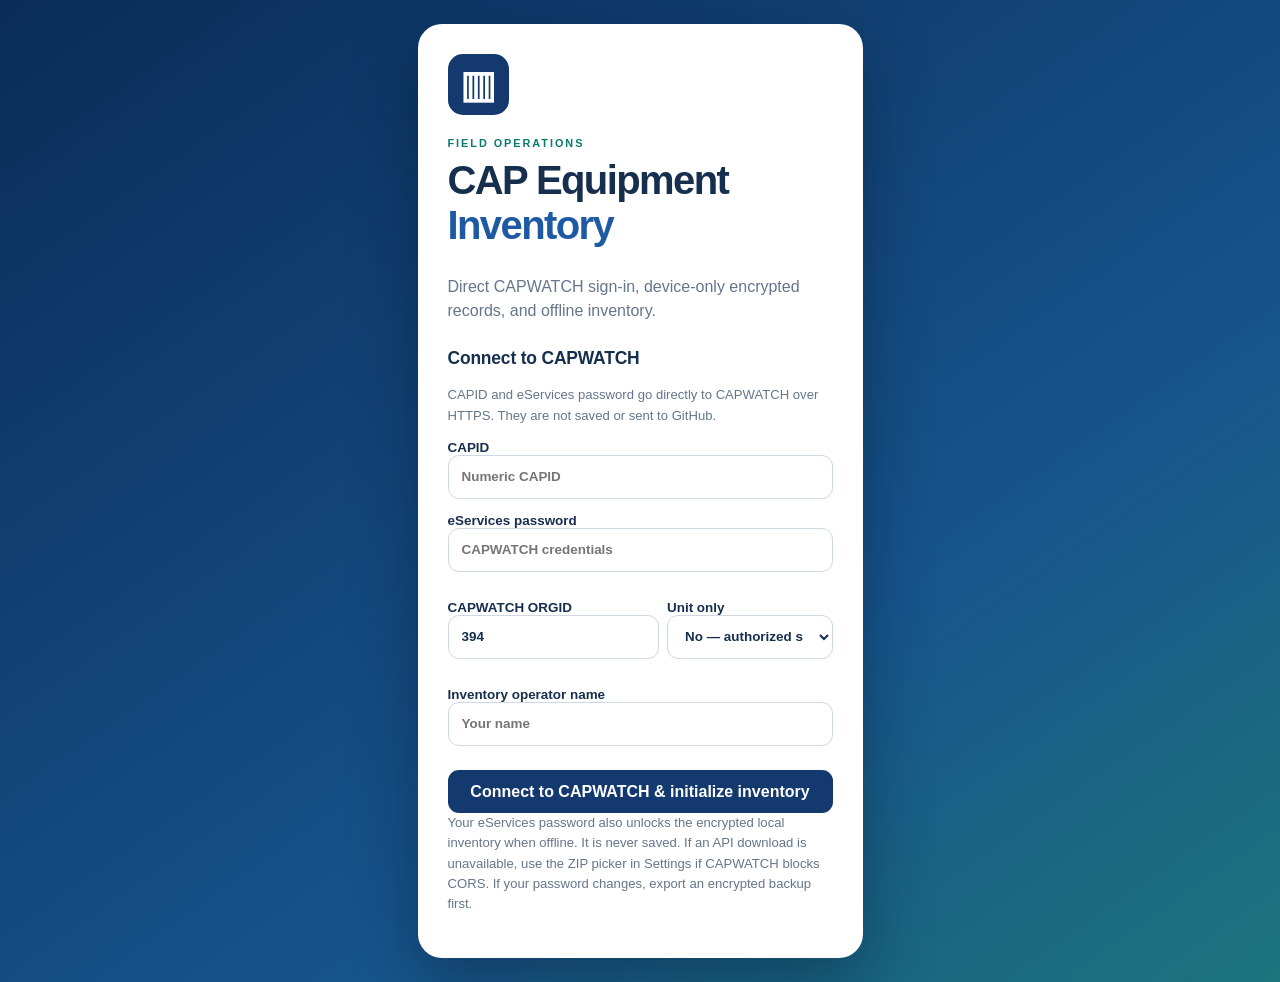
==== android/app/src/main/assets/index.html @ b8c3257b "Add offline Android inventory app with native CAPWATCH download" ====
<!doctype html>
<html lang="en"><head>
  <meta charset="utf-8"><meta name="viewport" content="width=device-width,initial-scale=1,viewport-fit=cover">
  <meta name="theme-color" content="#13396e"><meta name="apple-mobile-web-app-capable" content="yes"><meta name="apple-mobile-web-app-status-bar-style" content="default"><meta name="apple-mobile-web-app-title" content="CAP Inventory">
  <meta name="description" content="Private, offline Civil Air Patrol equipment inventory and barcode scanning.">
  <meta http-equiv="Content-Security-Policy" content="default-src 'self'; script-src 'self'; style-src 'self'; img-src 'self' blob: data:; connect-src 'self' https://www.capnhq.gov; worker-src 'self'; object-src 'none'; base-uri 'self'; form-action 'self'">
  <link rel="manifest" href="manifest.webmanifest"><link rel="icon" type="image/png" sizes="192x192" href="icons/icon192.png"><link rel="apple-touch-icon" href="icons/icon192.png">
  <link rel="stylesheet" href="styles.css"><title>CAP Inventory</title>
</head><body>
  <div id="authScreen" class="auth-screen"><div class="auth-card">
    <div class="brand-symbol">▥</div><p class="eyebrow">FIELD OPERATIONS</p><h1>CAP Equipment<br><span>Inventory</span></h1><p class="muted">Direct CAPWATCH sign-in, device-only encrypted records, and offline inventory.</p>
    <form id="setupForm" hidden>
      <h2>Connect to CAPWATCH</h2>
      <p class="hint">CAPID and eServices password go directly to CAPWATCH over HTTPS. They are not saved or sent to GitHub.</p>
      <label>CAPID<input name="capid" inputmode="numeric" autocomplete="username" required placeholder="Numeric CAPID"></label>
      <label>eServices password<input name="cwpassword" type="password" autocomplete="current-password" required placeholder="CAPWATCH credentials"></label>
      <div class="input-row"><label>CAPWATCH ORGID<input name="orgid" value="394" required inputmode="numeric"></label><label>Unit only<select name="unitOnly"><option value="0">No — authorized scope</option><option value="1">Yes — one unit</option></select></label></div>
      <label>Inventory operator name<input name="name" required autocomplete="name" placeholder="Your name"></label>
      <button class="btn primary wide" type="submit">Connect to CAPWATCH &amp; initialize inventory</button>
      <p class="hint">Your eServices password also unlocks the encrypted local inventory when offline. It is never saved. If an API download is unavailable, use the ZIP picker in Settings if CAPWATCH blocks CORS. If your password changes, export an encrypted backup first.</p>
    </form>
    <form id="loginForm" hidden>
      <h2>CAPWATCH sign in</h2>
      <label>CAPID<input name="capid" inputmode="numeric" autocomplete="username" required placeholder="Numeric CAPID"></label>
      <label>eServices password<input name="cwpassword" type="password" autocomplete="current-password" required placeholder="eServices password"></label>
      <div class="input-row"><label>CAPWATCH ORGID<input name="orgid" value="394" inputmode="numeric"></label><label>Unit only<select name="unitOnly"><option value="0">No — authorized scope</option><option value="1">Yes — one unit</option></select></label></div>
      <button class="btn primary wide" type="submit">Sign in &amp; refresh equipment</button>
      <p class="hint">Online: authenticates and refreshes CAPWATCH on this device. Offline: the same password unlocks your existing encrypted records, without contacting CAPWATCH. Passwords are never stored.</p>
    </form>
    <div id="authStatus" class="alert" hidden></div>
  </div></div>
  <div id="app" hidden>
    <header class="topbar"><div class="app-brand"><span class="brand-mark">▥</span><div><b>CAP INVENTORY</b><small id="profileText">Local &amp; encrypted</small></div></div><div class="top-actions"><span class="offline-indicator" id="networkText">OFFLINE READY</span><button id="lockBtn" class="icon-btn" title="Lock">🔒</button></div></header>
    <div class="context-row"><label class="compact-label">UNIT<select id="unitSelect"></select></label><label class="compact-label">INVENTORY<select id="sessionSelect"></select></label><button id="newSessionTop" class="btn subtle mini" title="New inventory session">＋ New</button></div>
    <main>
      <section id="page-dashboard" class="page active"><div class="page-heading"><p class="eyebrow">CURRENT INVENTORY</p><h1>Field overview</h1><p id="dashboardSubtitle" class="muted"></p></div>
        <div id="emptyNotice" class="callout" hidden><h3>Start with CAPWATCH data</h3><p>Sign in to CAPWATCH to download equipment directly to this device.</p><button class="btn primary" data-go="settings">CAPWATCH sign in →</button></div>
        <div class="stat-grid"><div class="stat"><span>Assigned</span><strong id="statTotal">0</strong></div><div class="stat good"><span>Verified</span><strong id="statFound">0</strong></div><div class="stat warn"><span>Not scanned</span><strong id="statRemaining">0</strong></div><div class="stat"><span>Unexpected</span><strong id="statUnexpected">0</strong></div></div>
        <div class="panel"><div class="panel-title"><h2>Inventory completion</h2><strong id="progressPct">0%</strong></div><div class="progress-track"><div id="progressBar" class="progress-fill"></div></div><p id="progressLabel" class="hint">Start scanning to track your progress.</p></div>
        <div class="action-grid"><button class="action-button" data-go="scan"><span>▣</span><b>Scan equipment</b><small>Barcode + automatic photo</small></button><button class="action-button" id="outstandingButton"><span>⌕</span><b>Find outstanding</b><small>Equipment not yet scanned</small></button></div>
        <div class="panel"><div class="panel-title"><h2>Recent scans</h2><button class="link-btn" data-go="equipment">View all →</button></div><div id="recentScans" class="records"></div></div>
      </section>
      <section id="page-scan" class="page"><div class="page-heading"><p class="eyebrow">BARCODE VERIFICATION</p><h1>Scan equipment</h1><p class="muted">Code 39 • Automatically save a photo of the tag with each successful scan.</p></div>
        <div class="camera-panel"><div class="camera-stage"><video id="cameraVideo" autoplay muted playsinline></video><div class="camera-placeholder" id="cameraPlaceholder"><div class="barcode-art">▥</div><p>Camera is off</p><small>Point at the barcode label and hold steady</small></div><div class="scan-guide" id="scanGuide" hidden><span></span><span></span><span></span><span></span></div></div><div class="camera-controls"><button class="btn primary" id="startCamera">Start camera</button><button class="btn subtle" id="stopCamera" disabled>Stop camera</button><label class="inline-check"><input id="autoPhoto" type="checkbox" checked disabled> Save tag photo automatically</label></div><p class="hint" id="scannerStatus">Camera-based Code 39 scanning; tag photos save automatically.</p></div>
        <form id="manualScanForm" class="panel"><label>Manual barcode entry (backup method)<div class="input-row"><input id="manualBarcode" type="text" placeholder="CAP2050354" autocapitalize="characters" spellcheck="false" required><button class="btn primary" type="submit">Record</button></div></label><p class="hint">Manual scans are marked as manual and will not have an automatically captured photo.</p></form>
        <div id="lastScanBox" class="result-box" hidden></div>
      </section>
      <section id="page-equipment" class="page"><div class="page-heading"><p class="eyebrow">EQUIPMENT REGISTER</p><h1>Equipment</h1><p class="muted">Tap any item to view CAPWATCH history, scans, and tag photos.</p></div><div class="panel"><input id="equipmentSearch" type="search" placeholder="Search barcode, serial, description, location…"><div class="segmented" id="equipmentFilters"><button class="selected" data-filter="outstanding">Not scanned</button><button data-filter="found">Verified</button><button data-filter="all">All</button><button data-filter="unexpected">Unexpected</button></div><p class="hint" id="equipmentCount"></p><div id="equipmentList" class="records"></div></div></section>
      <section id="page-sessions" class="page"><div class="page-heading"><p class="eyebrow">INVENTORY CYCLES</p><h1>Inventory sessions</h1><p class="muted">Each inventory is independent; previous verification history is preserved.</p></div><div class="panel"><h2>Start a new inventory</h2><form id="newSessionForm" class="input-row"><input name="name" required placeholder="e.g. Fall 2026 Annual Inventory"><button class="btn primary" type="submit">Create</button></form></div><div class="panel"><h2>Sessions for this unit</h2><div id="sessionsList" class="records"></div></div></section>
      <section id="page-settings" class="page"><div class="page-heading"><p class="eyebrow">DATA &amp; SECURITY</p><h1>Settings</h1><p class="muted">The website hosts application code only. Your equipment records and tag photos are encrypted and stored only in this app on this device.</p></div>
        <div class="panel"><h2>1. Download from CAPWATCH</h2><p>Enter your CAPID and eServices password. The app requests the authorized CAPWATCH ZIP <b>directly from CAPWATCH to this device</b> and extracts equipment records locally. No data is sent to GitHub or another server.</p>
          <form id="capwatchRefreshForm"><label>CAPID<input name="capid" inputmode="numeric" autocomplete="username" required placeholder="Numeric CAPID"></label><label>eServices password<input name="cwpassword" type="password" autocomplete="current-password" required placeholder="eServices password"></label><div class="input-row"><label>ORGID<input name="orgid" value="394" inputmode="numeric" required></label><label>Unit only<select name="unitOnly"><option value="0">No</option><option value="1">Yes</option></select></label></div><button class="btn primary" type="submit">Sign in &amp; download CAPWATCH</button></form>
          <p class="hint" id="capwatchDownloadStatus" role="status">Android APK connects natively and directly to CAPWATCH. Android handles the CAPWATCH request without browser CORS restrictions.</p>
          <details><summary>Fallback: import a CAPWATCH ZIP already on this device</summary><p class="hint">Use this if a direct CAPWATCH download fails or you have a ZIP already. Select the ZIP or equipment TXT files. No uploads occur.</p><input id="capwatchFile" type="file" accept=".zip,.txt,.csv,application/zip" multiple><button class="btn secondary" id="importCapwatch" type="button">Import selected files</button></details>
          <p class="hint" id="importStatus">No equipment imported yet.</p></div>
        <div class="panel"><h2>2. Match ORGID to charter number</h2><p class="hint">Manual mapping. Enter the readable charter number for each CAPWATCH ORGID; for example <b>RMR-MT-001</b>.</p><div id="mappingList" class="records"></div><button id="saveMapping" class="btn primary">Save unit names</button></div>

        <div class="panel"><h2>3. Backups and CSV</h2><p>Save encrypted backups regularly. Uninstalling the app or clearing app data deletes the local inventory.</p><div class="button-row"><button class="btn secondary" id="exportBackup">Encrypted full backup</button><button class="btn subtle" id="restoreBackup">Restore backup</button><input type="file" id="backupFile" accept=".capbackup,.json" hidden><button class="btn subtle" id="exportCsv">Export inventory CSV</button></div></div>
        <div class="panel"><h2>Storage &amp; app</h2><p id="storageStatus" class="hint"></p><div class="button-row"><button class="btn subtle" id="persistStorage">Request persistent storage</button><button class="btn subtle" id="installButton">Install on phone</button></div><p class="hint">If Install isn't offered: Android Chrome → ⋮ → Add to Home screen / Install app; iPhone Safari → Share → Add to Home Screen.</p></div>
        <div class="panel"><h2>Account</h2><p id="accountSummary"></p><button id="signOutButton" class="btn subtle">Lock app</button></div>
      </section>
    </main>
    <nav class="bottomnav" aria-label="Pages"><button class="selected" data-go="dashboard"><span>▦</span><small>Home</small></button><button data-go="scan"><span>▣</span><small>Scan</small></button><button data-go="equipment"><span>⌕</span><small>Equipment</small></button><button data-go="sessions"><span>▤</span><small>Sessions</small></button><button data-go="settings"><span>⚙</span><small>Settings</small></button></nav>
  </div>
  <div class="overlay" id="detailOverlay" hidden><div class="detail-sheet"><div class="sheet-top"><strong>Equipment details</strong><button class="icon-btn" id="closeDetail" aria-label="Close">✕</button></div><div id="detailContent"></div></div></div>
  <div id="toast" class="toast" role="status" aria-live="polite" hidden></div>
  <script src="vendor/jszip.min.js"></script><script src="scanner.js"></script><script src="app.js"></script>
</body></html>
---- android/app/src/main/assets/styles.css ----
:root{--navy:#13396e;--navy2:#0b2850;--blue:#1e5aa3;--ink:#172f4e;--muted:#65758a;--bg:#f3f6fa;--border:#dfe7f0;--white:#fff;--teal:#087b71;--green:#13775d;--yellow:#a15d02;--red:#b53734;--shadow:0 7px 28px #183b6610;font-family:Inter,ui-sans-serif,-apple-system,BlinkMacSystemFont,'Segoe UI',Arial,sans-serif;color:var(--ink)}*{box-sizing:border-box}html{height:100%;scroll-behavior:smooth}body{margin:0;min-height:100%;background:var(--bg)}button,input,select{font:inherit}button{cursor:pointer}button:disabled{cursor:not-allowed;opacity:.56}[hidden]{display:none!important}.muted{color:var(--muted);line-height:1.5}.hint{font-size:.82rem;color:var(--muted);line-height:1.55}h1,h2,h3,p{margin-top:0}h1{font-size:clamp(1.7rem,5vw,2.5rem);letter-spacing:-.04em;line-height:1.13}h2{font-size:1.09rem;letter-spacing:-.01em}h3{font-size:1rem}.eyebrow{letter-spacing:.18em;font-size:.68rem;font-weight:800;color:var(--teal);margin-bottom:9px}.auth-screen{min-height:100dvh;background:linear-gradient(145deg,#092c58,#17548b 65%,#1b757c);display:flex;align-items:center;justify-content:center;padding:24px}.auth-card{width:min(100%,445px);padding:30px;background:#fff;border-radius:24px;box-shadow:0 25px 65px #05132b61}.brand-symbol,.brand-mark{display:inline-flex;align-items:center;justify-content:center;background:var(--navy);color:white;font-weight:900}.brand-symbol{height:61px;width:61px;font-size:38px;border-radius:15px;margin-bottom:22px}.auth-card h1 span{color:var(--blue)}.auth-card h2{margin:25px 0 16px}.auth-card label,.panel label{display:block;font-size:.84rem;font-weight:750;margin:14px 0;color:var(--ink)}input,select{width:100%;background:#fff;color:var(--ink);border:1px solid #cfd9e4;border-radius:11px;padding:12px 13px;min-height:44px;outline:0}input:focus,select:focus{border-color:var(--blue);box-shadow:0 0 0 3px #346db728}input[type=file]{min-height:auto;font-size:.8rem}.btn{border:1px solid transparent;border-radius:11px;min-height:43px;padding:11px 16px;font-weight:750;text-align:center;line-height:1.2}.btn.primary{background:var(--navy);color:#fff}.btn.primary:hover{background:#23548b}.btn.secondary{background:#e3eef8;color:#143e71}.btn.subtle{background:white;border-color:var(--border);color:#244665}.btn.mini{padding:9px 12px;min-height:38px;white-space:nowrap}.btn.wide{width:100%;margin-top:10px}.alert{margin-top:16px;padding:13px;background:#fff1e6;color:#8f3c10;border:1px solid #f0d3bb;border-radius:10px}.topbar{position:sticky;top:0;z-index:10;background:var(--navy);color:#fff;padding:11px max(16px,calc((100vw - 1060px)/2));display:flex;align-items:center;justify-content:space-between;box-shadow:0 3px 15px #1c3b5f21}.app-brand{display:flex;gap:10px;align-items:center}.app-brand b{font-size:.93rem;letter-spacing:.08em}.app-brand small{display:block;color:#b9cde4;font-size:.72rem;margin-top:3px}.brand-mark{border-radius:8px;background:#ffffff24;width:40px;height:40px;font-size:26px}.top-actions{display:flex;align-items:center;gap:11px}.offline-indicator{font-size:.63rem;border:1px solid #ffffff55;border-radius:999px;padding:6px 8px;letter-spacing:.09em;font-weight:800;white-space:nowrap}.icon-btn{background:transparent;border:0;color:inherit;padding:7px;font-size:1rem}.context-row{max-width:1080px;margin:auto;display:flex;gap:11px;align-items:end;padding:14px 16px 2px}.compact-label{display:block;flex:1;min-width:0;font-size:.66rem;font-weight:900;letter-spacing:.10em;color:#576c82}.compact-label select{margin-top:6px;font-size:.83rem;font-weight:700;text-overflow:ellipsis;max-width:100%}main{max-width:1080px;margin:0 auto;padding:22px 16px 120px}.page{display:none}.page.active{display:block}.page-heading{margin-bottom:23px}.page-heading h1{margin-bottom:8px}.page-heading .muted{font-size:.93rem}.panel{border:1px solid var(--border);background:var(--white);border-radius:17px;padding:20px;margin:0 0 17px;box-shadow:var(--shadow)}.panel>h2{margin-bottom:14px}.panel>p:not(.hint){color:#526780;line-height:1.5}.panel-title{display:flex;align-items:center;justify-content:space-between;gap:12px;margin-bottom:14px}.panel-title h2{margin:0}.stat-grid{display:grid;grid-template-columns:repeat(4,minmax(0,1fr));gap:12px;margin-bottom:17px}.stat{border:1px solid var(--border);background:#fff;border-radius:15px;padding:16px;min-height:116px;box-shadow:var(--shadow)}.stat span{display:block;font-size:.78rem;color:var(--muted);font-weight:750;margin-bottom:12px}.stat strong{font-size:2rem;color:var(--navy);letter-spacing:-.06em}.stat.good strong{color:var(--green)}.stat.warn strong{color:#ac6811}.progress-track{height:12px;background:#e8edf3;border-radius:999px;overflow:hidden}.progress-fill{height:100%;width:0;background:linear-gradient(90deg,#0e8d8b,#29ad8a);border-radius:999px;transition:width .2s}.panel .hint:last-child{margin-bottom:0}.action-grid{display:grid;grid-template-columns:1fr 1fr;gap:12px;margin-bottom:17px}.action-button{text-align:left;background:#eaf0f9;border:1px solid #dce6f4;border-radius:15px;padding:18px;color:var(--navy);display:grid;gap:7px}.action-button>span{font-size:2rem}.action-button b{font-size:1.03rem}.action-button small{color:#627a93}.link-btn{border:0;background:none;color:var(--blue);font-weight:750}.callout{background:#e9f1fb;border:1px solid #b9d2ec;padding:20px;border-radius:16px;margin-bottom:18px}.callout p{color:#506887}.callout h3{margin-bottom:7px}.record{padding:13px 2px;border-bottom:1px solid var(--border);display:flex;align-items:center;gap:12px;text-align:left;width:100%;background:transparent;border-left:0;border-right:0;border-top:0;color:var(--ink)}.record:last-child{border-bottom:0}.record button{cursor:pointer}.record .record-body{flex:1;min-width:0}.record strong{display:block;font-size:.94rem;margin-bottom:4px}.record small{color:var(--muted);font-size:.78rem;line-height:1.5;display:block}.record .right{font-size:.83rem;color:var(--muted);white-space:nowrap}.badge{display:inline-block;align-self:center;padding:5px 8px;border-radius:999px;font-size:.69rem;font-weight:800;white-space:nowrap;background:#e8eef5;color:#4a6380}.badge.found{background:#def4e9;color:#117251}.badge.missing{background:#fff0d5;color:#9b5b04}.badge.unexpected{background:#fce7e5;color:#a73130}.empty-record{color:var(--muted);font-size:.91rem;line-height:1.6;padding:20px 3px}.camera-panel{background:#fff;border:1px solid var(--border);border-radius:17px;overflow:hidden;margin-bottom:17px}.camera-stage{position:relative;background:#101b2b;aspect-ratio:4/3;max-height:490px;min-height:220px}.camera-stage video{width:100%;height:100%;object-fit:cover;display:block}.camera-placeholder{position:absolute;inset:0;display:flex;flex-direction:column;justify-content:center;align-items:center;color:#e0eaf6;text-align:center;pointer-events:none}.camera-placeholder .barcode-art{font-size:5rem;line-height:1}.camera-placeholder p{font-weight:800;margin:10px 0 0}.camera-placeholder small{color:#9bb5d1;margin-top:10px}.camera-controls{display:flex;align-items:center;gap:10px;flex-wrap:wrap;padding:15px}.camera-panel>p{padding:0 16px 12px}.scan-guide{position:absolute;inset:19% 10%;pointer-events:none}.scan-guide span{position:absolute;width:33px;height:33px;border:3px solid #55f2c6}.scan-guide span:nth-child(1){top:0;left:0;border-right:0;border-bottom:0}.scan-guide span:nth-child(2){top:0;right:0;border-left:0;border-bottom:0}.scan-guide span:nth-child(3){bottom:0;left:0;border-right:0;border-top:0}.scan-guide span:nth-child(4){bottom:0;right:0;border-left:0;border-top:0}.inline-check{font-size:.8rem;color:var(--muted);display:flex;align-items:center;gap:7px}.inline-check input{width:15px;min-height:0}.input-row{display:flex;align-items:stretch;gap:8px}.input-row input{flex:1;min-width:0}.result-box{border-radius:14px;padding:16px;border:1px solid #a8d6c1;background:#e9f7ef;margin-bottom:17px}.result-box.error{border-color:#eac7c2;background:#fff0ed}.result-box h2{margin-bottom:5px}.result-box p{margin-bottom:8px}.segmented{display:flex;gap:6px;overflow:auto;padding:14px 0 5px}.segmented button{border:1px solid var(--border);background:#f3f6fa;border-radius:10px;white-space:nowrap;padding:9px 12px;font-weight:750;font-size:.76rem;color:#425a74}.segmented button.selected{background:var(--navy);border-color:var(--navy);color:white}.button-row{display:flex;gap:9px;flex-wrap:wrap}.mapping-row{display:grid;grid-template-columns:minmax(72px,.3fr) minmax(0,1fr) minmax(0,2fr);gap:8px;align-items:center;padding:8px 0;border-bottom:1px solid var(--border)}.mapping-row input{min-width:0;font-size:.85rem}.mapping-row small{color:var(--muted);font-size:.72rem}.bottomnav{position:fixed;bottom:0;z-index:10;left:0;right:0;display:flex;justify-content:space-around;background:#fff;box-shadow:0 -2px 18px #12325121;padding:7px 4px calc(7px + env(safe-area-inset-bottom));border-top:1px solid var(--border)}.bottomnav button{background:none;border:0;padding:5px 8px;display:flex;flex-direction:column;align-items:center;gap:4px;color:#708296;min-width:60px;border-radius:11px}.bottomnav button span{font-size:1.4rem;line-height:1}.bottomnav button small{font-size:.67rem;font-weight:750}.bottomnav button.selected{color:var(--navy);background:#edf3fa}.overlay{position:fixed;inset:0;background:#06182c96;z-index:20;display:flex;justify-content:flex-end}.detail-sheet{background:white;overflow-y:auto;width:min(100%,680px);height:100%;padding:20px max(20px,env(safe-area-inset-right));box-shadow:-10px 0 30px #0002}.sheet-top{display:flex;justify-content:space-between;align-items:center;border-bottom:1px solid var(--border);padding-bottom:15px}.detail-section{padding:17px 0;border-bottom:1px solid var(--border)}.detail-section h2{margin-bottom:13px}.detail-grid{display:grid;grid-template-columns:minmax(0,1fr) minmax(0,1fr);gap:8px 15px}.field{font-size:.85rem;min-width:0;overflow-wrap:anywhere}.field small{display:block;color:var(--muted);margin-bottom:4px}.field strong{font-weight:650}.history-entry{border-left:3px solid #aec6db;padding:8px 12px;margin-bottom:10px;background:#f6f9fc;border-radius:0 7px 7px 0;font-size:.86rem}.photo{width:min(100%,480px);border-radius:10px;display:block;margin:8px 0}.toast{position:fixed;z-index:40;left:50%;transform:translateX(-50%);bottom:94px;padding:12px 17px;background:#132f51;color:white;box-shadow:0 6px 20px #091a3f50;border-radius:12px;max-width:92vw;text-align:center;font-size:.9rem}@media(max-width:690px){.stat-grid{grid-template-columns:repeat(2,minmax(0,1fr))}.context-row{gap:6px}.compact-label select{font-size:.76rem;padding:10px 6px}.topbar{padding:9px 12px}.app-brand b{font-size:.83rem}.offline-indicator{font-size:.52rem}.panel{padding:16px}.page-heading{margin-bottom:17px}.page-heading h1{font-size:1.85rem}.action-grid{gap:9px}.action-button{padding:14px}.input-row .btn{padding:10px 12px}.mapping-row{grid-template-columns:54px 1fr;gap:7px}.mapping-row small{grid-column:1 / -1}.detail-grid{grid-template-columns:1fr 1fr}.camera-stage{min-height:260px}}@media(min-width:900px){.bottomnav{position:sticky;bottom:0;max-width:1080px;margin:auto;border-radius:16px 16px 0 0}.bottomnav button{min-width:120px}main{padding-bottom:30px}}
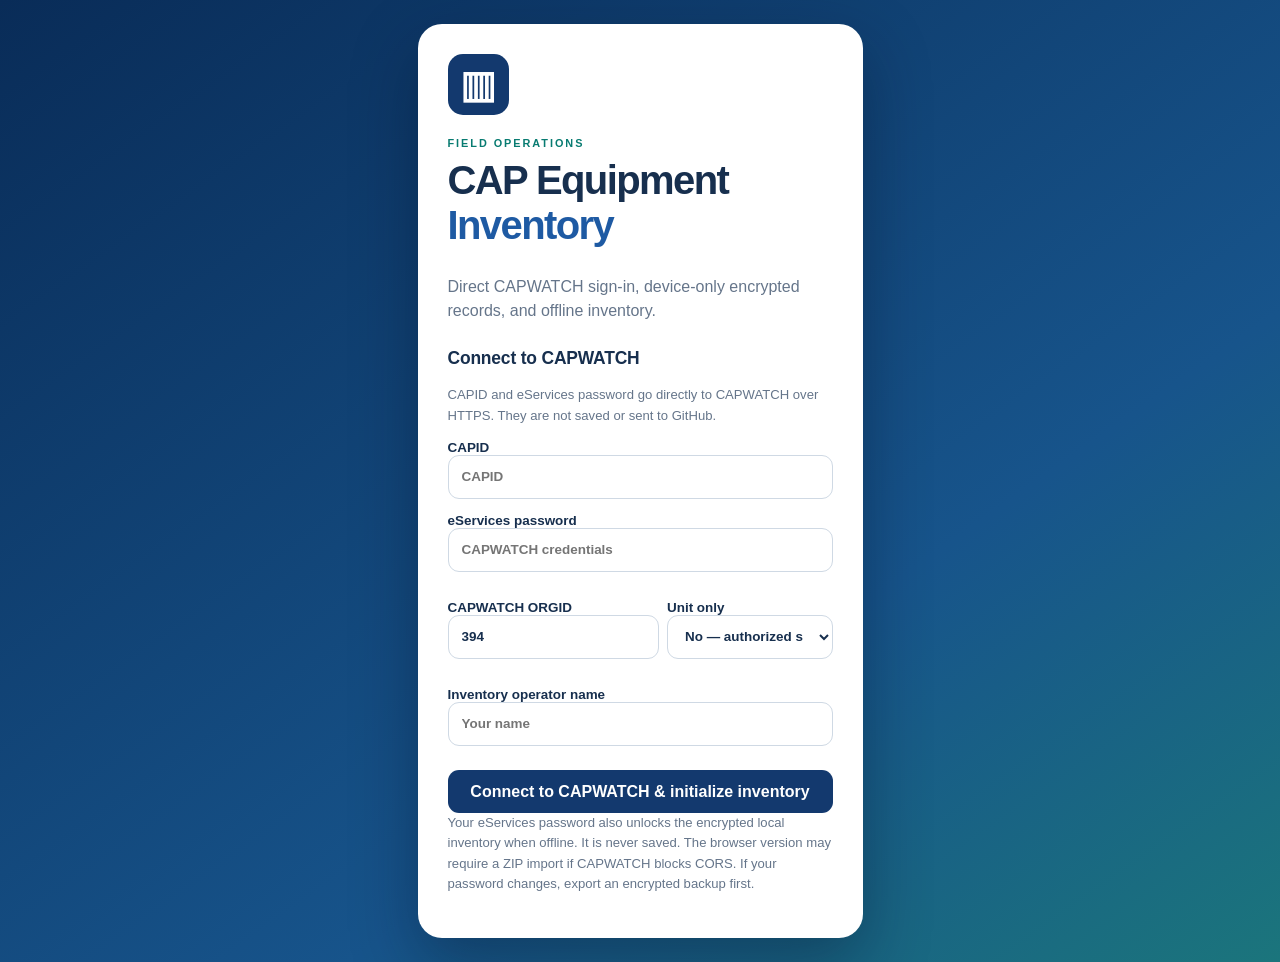
==== commit c275c7cc: "Improve Android Code 39 scanning and exact equipment reconciliation" ====
--- a/android/app/src/main/assets/index.html
+++ b/android/app/src/main/assets/index.html
@@ -2,7 +2,7 @@
 <html lang="en"><head>
   <meta charset="utf-8"><meta name="viewport" content="width=device-width,initial-scale=1,viewport-fit=cover">
   <meta name="theme-color" content="#13396e"><meta name="apple-mobile-web-app-capable" content="yes"><meta name="apple-mobile-web-app-status-bar-style" content="default"><meta name="apple-mobile-web-app-title" content="CAP Inventory">
-  <meta name="description" content="Private, offline Civil Air Patrol equipment inventory and barcode scanning.">
+  <meta name="description" content="Offline, encrypted Civil Air Patrol equipment inventory and barcode scanning.">
   <meta http-equiv="Content-Security-Policy" content="default-src 'self'; script-src 'self'; style-src 'self'; img-src 'self' blob: data:; connect-src 'self' https://www.capnhq.gov; worker-src 'self'; object-src 'none'; base-uri 'self'; form-action 'self'">
   <link rel="manifest" href="manifest.webmanifest"><link rel="icon" type="image/png" sizes="192x192" href="icons/icon192.png"><link rel="apple-touch-icon" href="icons/icon192.png">
   <link rel="stylesheet" href="styles.css"><title>CAP Inventory</title>
@@ -12,16 +12,16 @@
     <form id="setupForm" hidden>
       <h2>Connect to CAPWATCH</h2>
       <p class="hint">CAPID and eServices password go directly to CAPWATCH over HTTPS. They are not saved or sent to GitHub.</p>
-      <label>CAPID<input name="capid" inputmode="numeric" autocomplete="username" required placeholder="Numeric CAPID"></label>
+      <label>CAPID<input name="capid" inputmode="numeric" autocomplete="username" required placeholder="CAPID"></label>
       <label>eServices password<input name="cwpassword" type="password" autocomplete="current-password" required placeholder="CAPWATCH credentials"></label>
       <div class="input-row"><label>CAPWATCH ORGID<input name="orgid" value="394" required inputmode="numeric"></label><label>Unit only<select name="unitOnly"><option value="0">No — authorized scope</option><option value="1">Yes — one unit</option></select></label></div>
       <label>Inventory operator name<input name="name" required autocomplete="name" placeholder="Your name"></label>
       <button class="btn primary wide" type="submit">Connect to CAPWATCH &amp; initialize inventory</button>
-      <p class="hint">Your eServices password also unlocks the encrypted local inventory when offline. It is never saved. If an API download is unavailable, use the ZIP picker in Settings if CAPWATCH blocks CORS. If your password changes, export an encrypted backup first.</p>
+      <p class="hint">Your eServices password also unlocks the encrypted local inventory when offline. It is never saved. The browser version may require a ZIP import if CAPWATCH blocks CORS. If your password changes, export an encrypted backup first.</p>
     </form>
     <form id="loginForm" hidden>
       <h2>CAPWATCH sign in</h2>
-      <label>CAPID<input name="capid" inputmode="numeric" autocomplete="username" required placeholder="Numeric CAPID"></label>
+      <label>CAPID<input name="capid" inputmode="numeric" autocomplete="username" required placeholder="CAPID"></label>
       <label>eServices password<input name="cwpassword" type="password" autocomplete="current-password" required placeholder="eServices password"></label>
       <div class="input-row"><label>CAPWATCH ORGID<input name="orgid" value="394" inputmode="numeric"></label><label>Unit only<select name="unitOnly"><option value="0">No — authorized scope</option><option value="1">Yes — one unit</option></select></label></div>
       <button class="btn primary wide" type="submit">Sign in &amp; refresh equipment</button>
@@ -41,21 +41,22 @@
         <div class="panel"><div class="panel-title"><h2>Recent scans</h2><button class="link-btn" data-go="equipment">View all →</button></div><div id="recentScans" class="records"></div></div>
       </section>
       <section id="page-scan" class="page"><div class="page-heading"><p class="eyebrow">BARCODE VERIFICATION</p><h1>Scan equipment</h1><p class="muted">Code 39 • Automatically save a photo of the tag with each successful scan.</p></div>
-        <div class="camera-panel"><div class="camera-stage"><video id="cameraVideo" autoplay muted playsinline></video><div class="camera-placeholder" id="cameraPlaceholder"><div class="barcode-art">▥</div><p>Camera is off</p><small>Point at the barcode label and hold steady</small></div><div class="scan-guide" id="scanGuide" hidden><span></span><span></span><span></span><span></span></div></div><div class="camera-controls"><button class="btn primary" id="startCamera">Start camera</button><button class="btn subtle" id="stopCamera" disabled>Stop camera</button><label class="inline-check"><input id="autoPhoto" type="checkbox" checked disabled> Save tag photo automatically</label></div><p class="hint" id="scannerStatus">Camera-based Code 39 scanning; tag photos save automatically.</p></div>
+        <div class="camera-panel"><div class="camera-stage"><video id="cameraVideo" autoplay muted playsinline></video><div class="camera-placeholder" id="cameraPlaceholder"><div class="barcode-art">▥</div><p>Camera is off</p><small>Point at the barcode label and hold steady</small></div><div class="scan-guide" id="scanGuide" hidden><span></span><span></span><span></span><span></span></div></div><div class="camera-controls"><button class="btn primary" id="startCamera">Start camera</button><button class="btn subtle" id="stopCamera" disabled>Stop camera</button><label class="inline-check"><input id="autoPhoto" type="checkbox" checked disabled> Save tag photo automatically</label></div><p class="hint" id="scannerStatus">Camera access requires HTTPS. Code 39 scanner supports sideways tags.</p></div>
         <form id="manualScanForm" class="panel"><label>Manual barcode entry (backup method)<div class="input-row"><input id="manualBarcode" type="text" placeholder="CAP2050354" autocapitalize="characters" spellcheck="false" required><button class="btn primary" type="submit">Record</button></div></label><p class="hint">Manual scans are marked as manual and will not have an automatically captured photo.</p></form>
         <div id="lastScanBox" class="result-box" hidden></div>
       </section>
       <section id="page-equipment" class="page"><div class="page-heading"><p class="eyebrow">EQUIPMENT REGISTER</p><h1>Equipment</h1><p class="muted">Tap any item to view CAPWATCH history, scans, and tag photos.</p></div><div class="panel"><input id="equipmentSearch" type="search" placeholder="Search barcode, serial, description, location…"><div class="segmented" id="equipmentFilters"><button class="selected" data-filter="outstanding">Not scanned</button><button data-filter="found">Verified</button><button data-filter="all">All</button><button data-filter="unexpected">Unexpected</button></div><p class="hint" id="equipmentCount"></p><div id="equipmentList" class="records"></div></div></section>
       <section id="page-sessions" class="page"><div class="page-heading"><p class="eyebrow">INVENTORY CYCLES</p><h1>Inventory sessions</h1><p class="muted">Each inventory is independent; previous verification history is preserved.</p></div><div class="panel"><h2>Start a new inventory</h2><form id="newSessionForm" class="input-row"><input name="name" required placeholder="e.g. Fall 2026 Annual Inventory"><button class="btn primary" type="submit">Create</button></form></div><div class="panel"><h2>Sessions for this unit</h2><div id="sessionsList" class="records"></div></div></section>
-      <section id="page-settings" class="page"><div class="page-heading"><p class="eyebrow">DATA &amp; SECURITY</p><h1>Settings</h1><p class="muted">The website hosts application code only. Your equipment records and tag photos are encrypted and stored only in this app on this device.</p></div>
+      <section id="page-settings" class="page"><div class="page-heading"><p class="eyebrow">DATA &amp; SECURITY</p><h1>Settings</h1><p class="muted">The website hosts application code only. Your equipment records and photos stay encrypted on this device.</p></div>
         <div class="panel"><h2>1. Download from CAPWATCH</h2><p>Enter your CAPID and eServices password. The app requests the authorized CAPWATCH ZIP <b>directly from CAPWATCH to this device</b> and extracts equipment records locally. No data is sent to GitHub or another server.</p>
-          <form id="capwatchRefreshForm"><label>CAPID<input name="capid" inputmode="numeric" autocomplete="username" required placeholder="Numeric CAPID"></label><label>eServices password<input name="cwpassword" type="password" autocomplete="current-password" required placeholder="eServices password"></label><div class="input-row"><label>ORGID<input name="orgid" value="394" inputmode="numeric" required></label><label>Unit only<select name="unitOnly"><option value="0">No</option><option value="1">Yes</option></select></label></div><button class="btn primary" type="submit">Sign in &amp; download CAPWATCH</button></form>
-          <p class="hint" id="capwatchDownloadStatus" role="status">Android APK connects natively and directly to CAPWATCH. Android handles the CAPWATCH request without browser CORS restrictions.</p>
-          <details><summary>Fallback: import a CAPWATCH ZIP already on this device</summary><p class="hint">Use this if a direct CAPWATCH download fails or you have a ZIP already. Select the ZIP or equipment TXT files. No uploads occur.</p><input id="capwatchFile" type="file" accept=".zip,.txt,.csv,application/zip" multiple><button class="btn secondary" id="importCapwatch" type="button">Import selected files</button></details>
+          <form id="capwatchRefreshForm"><label>CAPID<input name="capid" inputmode="numeric" autocomplete="username" required placeholder="CAPID"></label><label>eServices password<input name="cwpassword" type="password" autocomplete="current-password" required placeholder="eServices password"></label><div class="input-row"><label>ORGID<input name="orgid" value="394" inputmode="numeric" required></label><label>Unit only<select name="unitOnly"><option value="0">No</option><option value="1">Yes</option></select></label></div><button class="btn primary" type="submit">Sign in &amp; download CAPWATCH</button></form>
+          <p class="hint" id="capwatchDownloadStatus" role="status">Android APK connects natively and directly to CAPWATCH. A browser-installed PWA may be blocked by CAPWATCH CORS settings.</p>
+          <details><summary>Fallback: import a CAPWATCH ZIP already on this device</summary><p class="hint">Use only if the browser blocks a direct CAPWATCH request. Select the ZIP or equipment TXT files. No uploads occur.</p><input id="capwatchFile" type="file" accept=".zip,.txt,.csv,application/zip" multiple><button class="btn secondary" id="importCapwatch" type="button">Import selected files</button></details>
           <p class="hint" id="importStatus">No equipment imported yet.</p></div>
         <div class="panel"><h2>2. Match ORGID to charter number</h2><p class="hint">Manual mapping. Enter the readable charter number for each CAPWATCH ORGID; for example <b>RMR-MT-001</b>.</p><div id="mappingList" class="records"></div><button id="saveMapping" class="btn primary">Save unit names</button></div>
 
-        <div class="panel"><h2>3. Backups and CSV</h2><p>Save encrypted backups regularly. Uninstalling the app or clearing app data deletes the local inventory.</p><div class="button-row"><button class="btn secondary" id="exportBackup">Encrypted full backup</button><button class="btn subtle" id="restoreBackup">Restore backup</button><input type="file" id="backupFile" accept=".capbackup,.json" hidden><button class="btn subtle" id="exportCsv">Export inventory CSV</button></div></div>
+        <div class="panel"><h2>3. Review erroneous scan readings</h2><p class="hint">Clear only unverified exceptions in the current inventory. Verified equipment remains intact. You can also delete individual exceptions under Equipment → Unexpected.</p><button class="btn subtle" id="clearUnexpected">Clear unverified exceptions</button></div>
+        <div class="panel"><h2>4. Backups and CSV</h2><p>Save encrypted backups regularly. Removing the installed app or clearing browser data can delete your local inventory.</p><div class="button-row"><button class="btn secondary" id="exportBackup">Encrypted full backup</button><button class="btn subtle" id="restoreBackup">Restore backup</button><input type="file" id="backupFile" accept=".capbackup,.json" hidden><button class="btn subtle" id="exportCsv">Export inventory CSV</button></div></div>
         <div class="panel"><h2>Storage &amp; app</h2><p id="storageStatus" class="hint"></p><div class="button-row"><button class="btn subtle" id="persistStorage">Request persistent storage</button><button class="btn subtle" id="installButton">Install on phone</button></div><p class="hint">If Install isn't offered: Android Chrome → ⋮ → Add to Home screen / Install app; iPhone Safari → Share → Add to Home Screen.</p></div>
         <div class="panel"><h2>Account</h2><p id="accountSummary"></p><button id="signOutButton" class="btn subtle">Lock app</button></div>
       </section>
@@ -65,4 +66,4 @@
   <div class="overlay" id="detailOverlay" hidden><div class="detail-sheet"><div class="sheet-top"><strong>Equipment details</strong><button class="icon-btn" id="closeDetail" aria-label="Close">✕</button></div><div id="detailContent"></div></div></div>
   <div id="toast" class="toast" role="status" aria-live="polite" hidden></div>
   <script src="vendor/jszip.min.js"></script><script src="scanner.js"></script><script src="app.js"></script>
-</body></html>
+</body></html>
